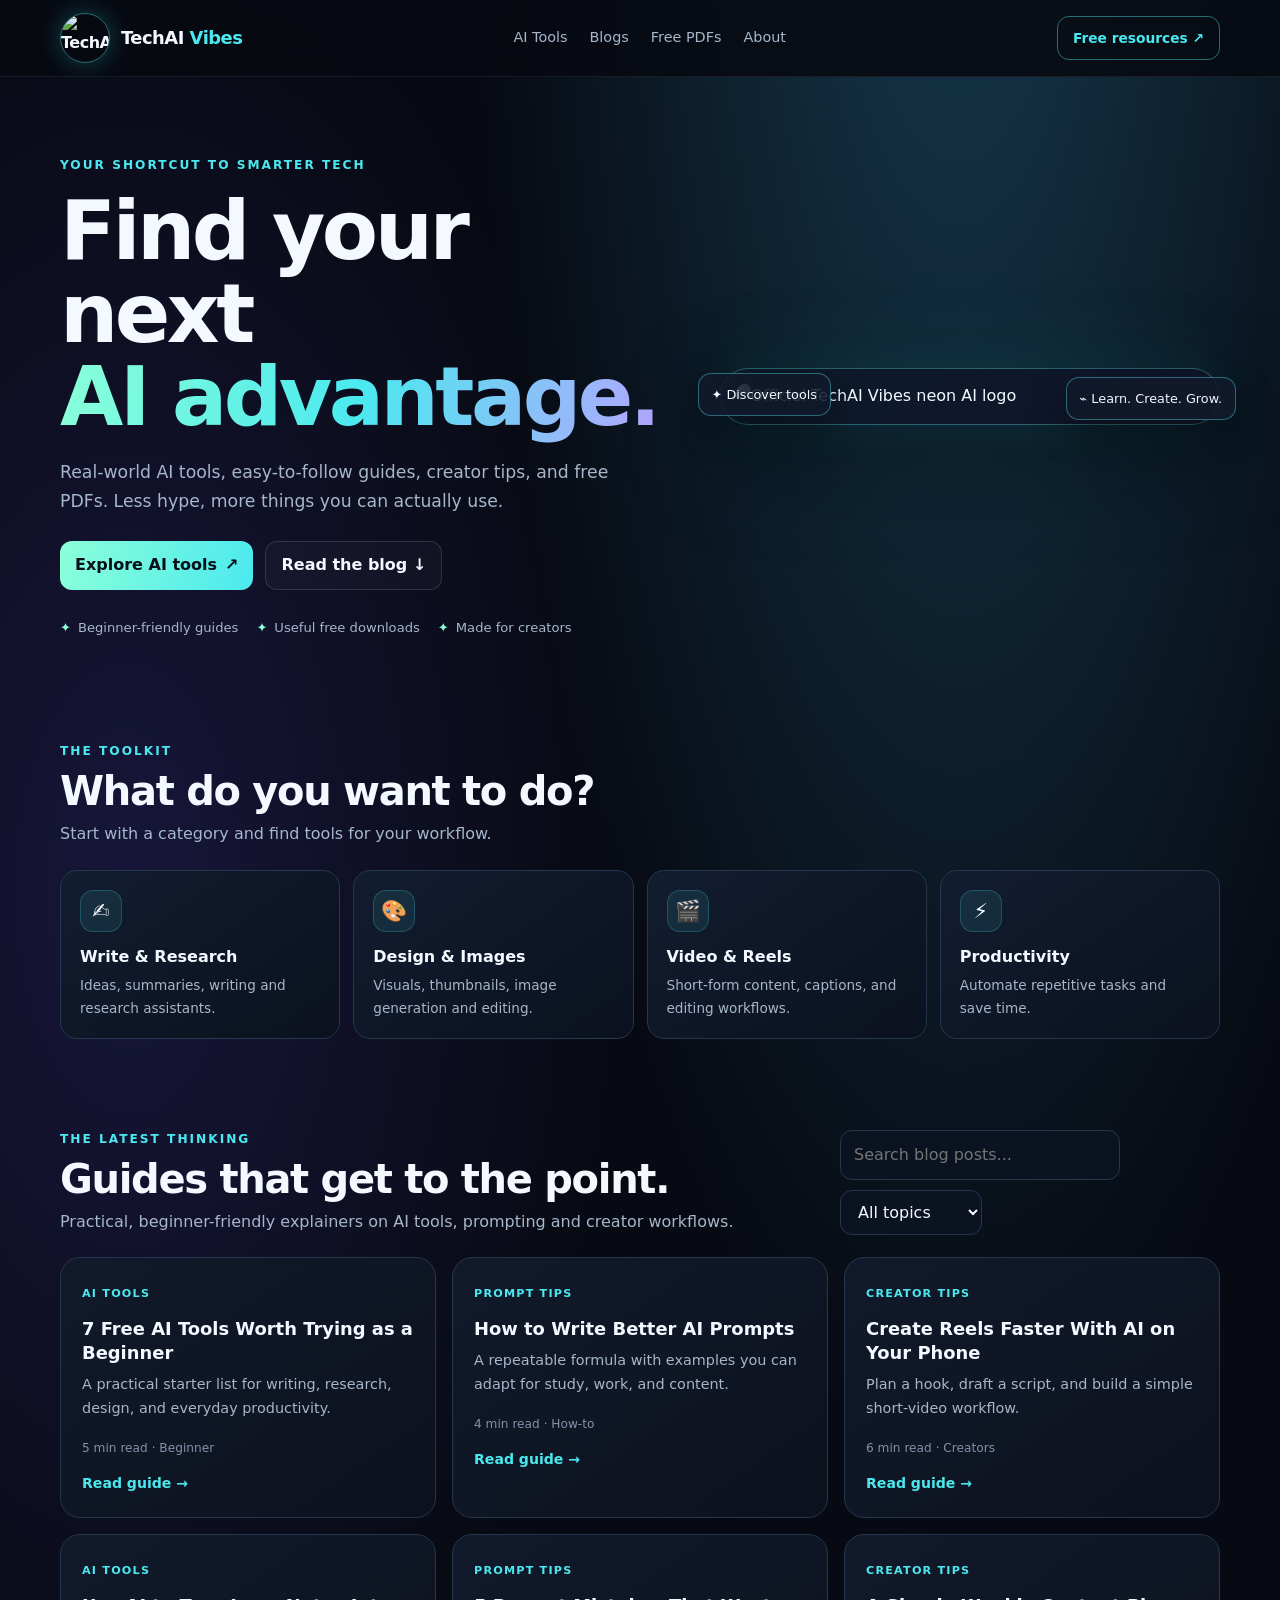
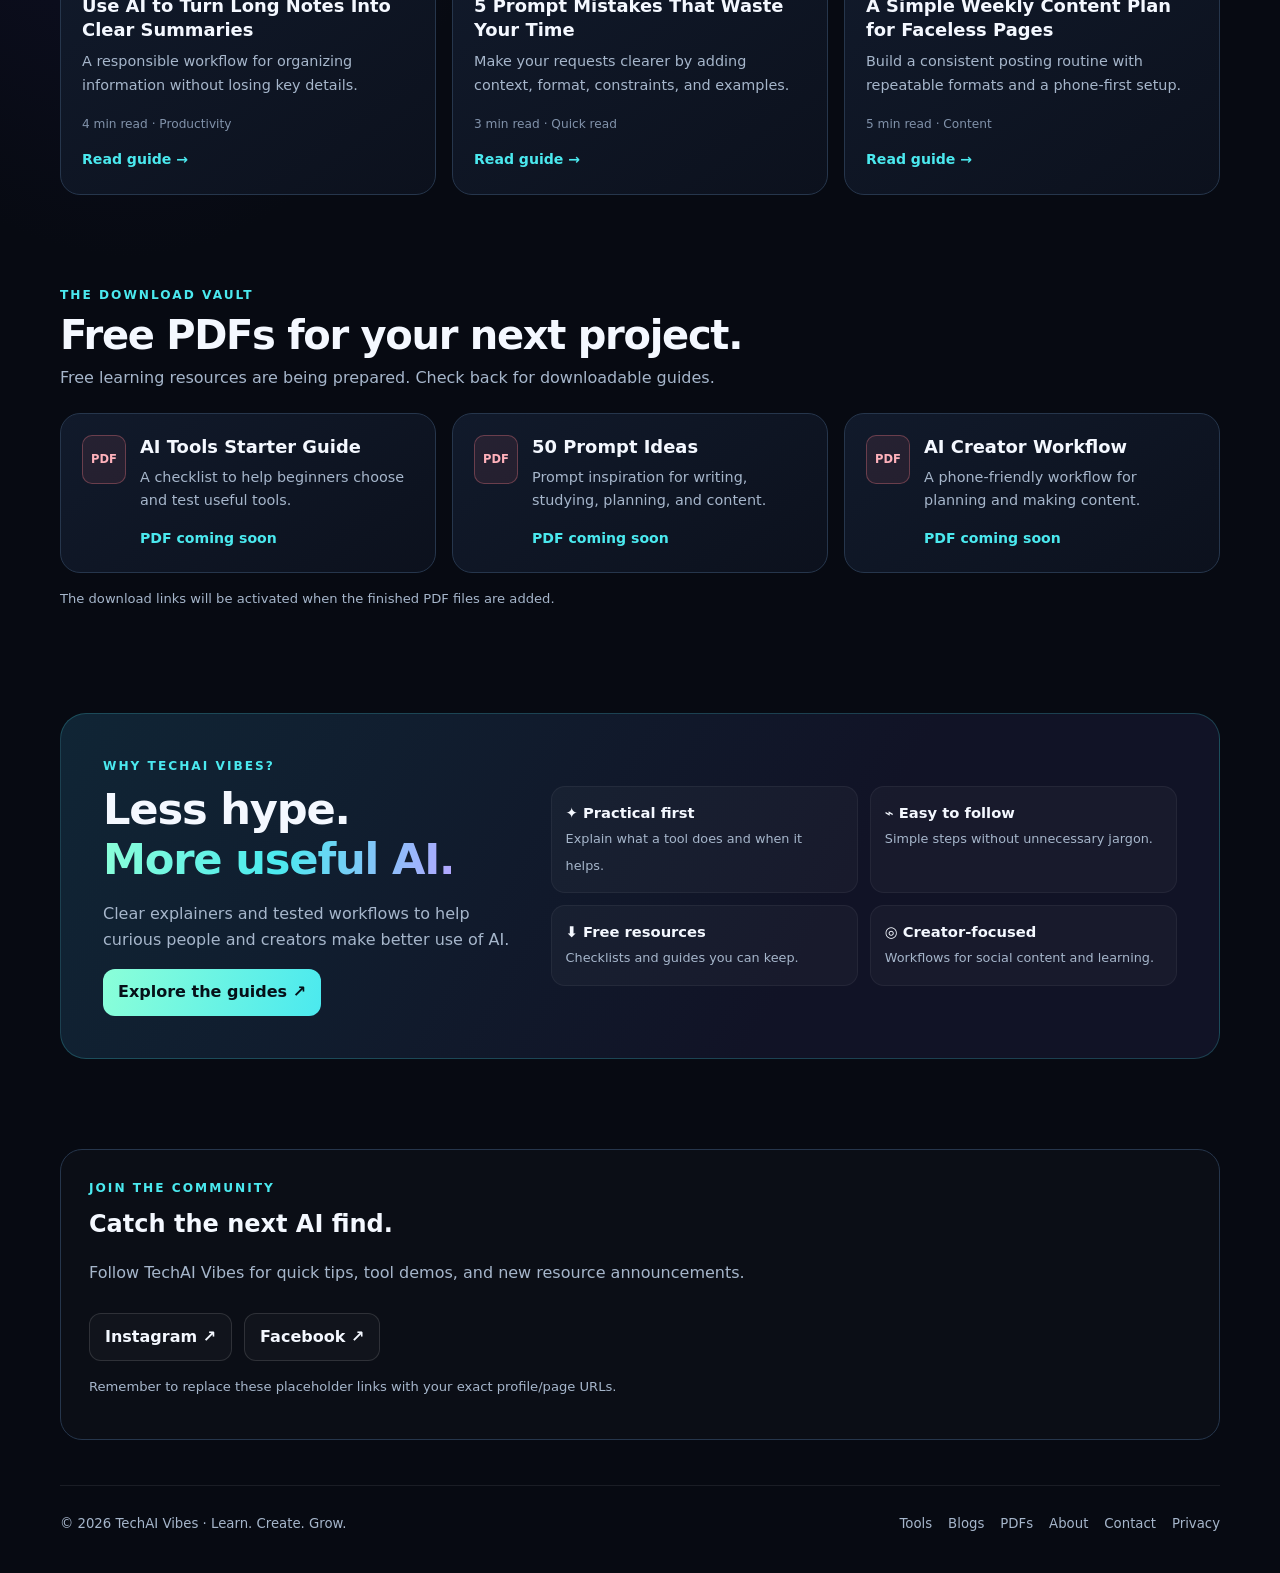
==== index.html @ 9fc2a462 "Add files via upload" ====
<!DOCTYPE html>
<html lang="en">
<head>
<meta charset="UTF-8">
<meta name="viewport" content="width=device-width, initial-scale=1">
<meta name="theme-color" content="#080b14">
<meta name="description" content="Explore practical AI tools, ChatGPT prompt guides, creator workflows and free AI learning resources from TechAI Vibes. Beginner-friendly, clear and useful.">
<meta name="robots" content="index,follow,max-image-preview:large,max-snippet:-1,max-video-preview:-1">
<meta name="author" content="TechAI Vibes">
<meta name="referrer" content="strict-origin-when-cross-origin">
<meta property="og:type" content="website">
<meta property="og:site_name" content="TechAI Vibes">
<meta property="og:title" content="TechAI Vibes | Practical AI Tools, Guides & Free Resources">
<meta property="og:description" content="Discover practical AI tools, better prompts, creator workflows and useful free resources.">
<meta property="og:image" content="assets/techai-vibes-logo.png">
<meta name="twitter:card" content="summary_large_image">
<meta name="twitter:title" content="TechAI Vibes | Practical AI Tools & Guides">
<meta name="twitter:description" content="Less AI hype, more useful tools, tutorials and creator workflows.">
<meta name="twitter:image" content="assets/techai-vibes-logo.png">
<title>TechAI Vibes | Practical AI Tools, Guides & Free Resources</title>
<link rel="alternate" type="application/rss+xml" title="TechAI Vibes Articles" href="feed.xml">
<script type="application/ld+json">
{
  "@context":"https://schema.org",
  "@graph":[
    {"@type":"Organization","@id":"https://YOUR-DOMAIN-HERE.example/#organization","name":"TechAI Vibes","url":"https://YOUR-DOMAIN-HERE.example/","logo":{"@type":"ImageObject","url":"https://YOUR-DOMAIN-HERE.example/assets/techai-vibes-logo.png"},"sameAs":[]},
    {"@type":"WebSite","@id":"https://YOUR-DOMAIN-HERE.example/#website","name":"TechAI Vibes","url":"https://YOUR-DOMAIN-HERE.example/","publisher":{"@id":"https://YOUR-DOMAIN-HERE.example/#organization"},"inLanguage":"en"},
    {"@type":"WebPage","@id":"https://YOUR-DOMAIN-HERE.example/#webpage","url":"https://YOUR-DOMAIN-HERE.example/","name":"TechAI Vibes | Practical AI Tools, Guides & Free Resources","description":"Explore practical AI tools, ChatGPT prompt guides, creator workflows and free AI learning resources from TechAI Vibes.","isPartOf":{"@id":"https://YOUR-DOMAIN-HERE.example/#website"},"about":{"@id":"https://YOUR-DOMAIN-HERE.example/#organization"},"inLanguage":"en"}
  ]
}
</script>
<link rel="icon" type="image/png" href="assets/techai-vibes-logo.png">
<style>
:root{--bg:#070a12;--panel:#0e1524;--panel2:#121d30;--line:#26364c;--text:#f4f8ff;--muted:#a6b6cb;--cyan:#4be9ef;--mint:#8bffd8;--violet:#a998ff;--radius:20px}
*{box-sizing:border-box}html{scroll-behavior:smooth;scroll-padding-top:85px}body{margin:0;background:radial-gradient(ellipse at 75% -10%,#163b50 0,transparent 36%),radial-gradient(ellipse at 10% 28%,#17163a 0,transparent 30%),var(--bg);color:var(--text);font-family:Inter,ui-sans-serif,system-ui,-apple-system,BlinkMacSystemFont,"Segoe UI",sans-serif;line-height:1.65}a{color:inherit;text-decoration:none}button,input,select{font:inherit}.wrap{width:min(1160px,92%);margin:auto}
header{position:sticky;top:0;z-index:20;background:#070a12df;backdrop-filter:blur(18px);border-bottom:1px solid #ffffff12}.nav{height:76px;display:flex;align-items:center;justify-content:space-between;gap:18px}.brand{display:flex;align-items:center;gap:11px;font-weight:850;letter-spacing:-.5px}.brand img{width:50px;height:50px;object-fit:cover;object-position:center;border-radius:50%;border:1px solid #54e9ed70;box-shadow:0 0 24px #37e3e844}.brand span{font-size:1.12rem}.brand em{font-style:normal;color:var(--cyan)}.navlinks{display:flex;gap:22px;color:var(--muted);font-size:.9rem}.navlinks a:hover,.footer a:hover{color:var(--cyan)}.navcta,.btn{border:1px solid #ffffff20;border-radius:12px;padding:10px 15px;font-weight:750;display:inline-flex;justify-content:center;align-items:center;gap:8px;cursor:pointer}.navcta{border-color:#4be9ef70;color:var(--cyan);font-size:.86rem}.btn.primary{background:linear-gradient(105deg,var(--mint),var(--cyan));color:#061018;border:0}.btn.secondary{background:#ffffff07}.btn:hover,.navcta:hover{transform:translateY(-2px)}
.hero{padding:78px 0 58px;display:grid;grid-template-columns:1.1fr .9fr;align-items:center;gap:48px}.eyebrow{color:var(--cyan);font-size:.76rem;letter-spacing:2px;text-transform:uppercase;font-weight:850}.hero h1{font-size:clamp(2.9rem,6.4vw,5.3rem);line-height:1.01;letter-spacing:-3.5px;margin:15px 0 20px}.gradient{background:linear-gradient(100deg,var(--mint),var(--cyan),#b4a5ff);background-clip:text;color:transparent}.hero p{font-size:1.08rem;color:var(--muted);max-width:590px}.actions{display:flex;flex-wrap:wrap;gap:12px;margin-top:26px}.proof{display:flex;gap:18px;flex-wrap:wrap;margin-top:27px;color:var(--muted);font-size:.82rem}.proof span:before{content:"✦";color:var(--mint);margin-right:7px}.hero-art{position:relative}.hero-art:before{content:"";position:absolute;inset:7% 2%;background:#38e8ef20;filter:blur(50px);border-radius:50%}.logo-frame{position:relative;border:1px solid #59e7e95c;background:linear-gradient(145deg,#0c1b2b,#11142a);border-radius:28px;padding:14px;box-shadow:0 30px 90px #0008,0 0 45px #36e7ef15;overflow:hidden}.logo-frame img{display:block;width:100%;border-radius:18px}.float-chip{position:absolute;background:#101a2bdf;border:1px solid #56e7ef65;border-radius:13px;padding:10px 13px;font-size:.8rem;box-shadow:0 12px 35px #0006}.chip-one{top:8%;left:-22px}.chip-two{bottom:8%;right:-16px}
section{padding:45px 0}.sectionhead{display:flex;justify-content:space-between;align-items:end;gap:20px;margin-bottom:22px}.sectionhead h2{font-size:clamp(1.8rem,4vw,2.5rem);line-height:1.15;letter-spacing:-1.3px;margin:7px 0}.sectionhead p{color:var(--muted);margin:0}.tools-row{display:grid;grid-template-columns:repeat(4,1fr);gap:13px}.tool{padding:19px;border-radius:17px;border:1px solid var(--line);background:linear-gradient(145deg,#121d30,#0b111e);min-height:150px}.tool-icon{width:42px;height:42px;border-radius:13px;display:grid;place-items:center;background:#4be9ef17;border:1px solid #4be9ef35;font-size:1.3rem}.tool h3{margin:12px 0 4px;font-size:1rem}.tool p{margin:0;color:var(--muted);font-size:.85rem}.toolbar{display:flex;gap:10px;flex-wrap:wrap;align-items:center}.search,.filter{background:#0b1220;border:1px solid var(--line);color:var(--text);padding:11px 13px;border-radius:12px;outline:none}.search{width:min(280px,100%)}.search:focus,.filter:focus{border-color:var(--cyan)}.grid{display:grid;grid-template-columns:repeat(3,1fr);gap:16px}.card{background:linear-gradient(145deg,#111a2b,#0c111d);border:1px solid var(--line);border-radius:var(--radius);padding:21px;transition:transform .2s,border-color .2s}.card:hover{transform:translateY(-4px);border-color:#4be9ef75}.tag{font-size:.7rem;font-weight:850;color:var(--cyan);letter-spacing:1.2px;text-transform:uppercase}.card h3{font-size:1.12rem;line-height:1.35;margin:11px 0 8px}.card p{font-size:.9rem;color:var(--muted);margin:0}.meta{font-size:.76rem;color:#8192aa;margin-top:17px}.read{display:inline-block;margin-top:14px;color:var(--cyan);font-size:.88rem;font-weight:800}.empty{display:none;padding:22px;color:var(--muted)}.pdficon{flex:0 0 44px;height:49px;border-radius:10px;display:grid;place-items:center;background:#ff7e8a17;border:1px solid #ff7e8a50;color:#ffb1bb;font-size:.72rem;font-weight:900}.pdfcard{display:flex;gap:14px}.pdfcard h3{margin:0 0 6px}.pdfcard p{margin:0}.notice{font-size:.82rem;color:var(--muted);margin-top:15px}.feature{display:grid;grid-template-columns:.8fr 1.2fr;gap:30px;align-items:center;padding:clamp(23px,5vw,42px);border:1px solid #4be9ef35;border-radius:26px;background:linear-gradient(120deg,#102535,#111326 65%)}.feature h2{font-size:clamp(1.8rem,4vw,2.7rem);line-height:1.15;letter-spacing:-1.2px;margin:9px 0}.feature p{color:var(--muted)}.feature-list{display:grid;grid-template-columns:1fr 1fr;gap:12px}.feature-item{padding:14px;border-radius:14px;background:#ffffff08;border:1px solid #ffffff0d}.feature-item strong{display:block;font-size:.92rem}.feature-item span{font-size:.8rem;color:var(--muted)}.socialbox{padding:28px;border:1px solid var(--line);border-radius:22px;background:#ffffff04}.socialbox p{color:var(--muted)}.footer{border-top:1px solid #ffffff14;padding:27px 0 38px;display:flex;justify-content:space-between;gap:18px;flex-wrap:wrap;color:var(--muted);font-size:.83rem}.footerlinks{display:flex;gap:16px}
.skip-link{position:absolute;left:-9999px;top:8px;background:var(--mint);color:#061018;padding:10px 14px;border-radius:8px;z-index:100}.skip-link:focus{left:10px}.read:focus,a:focus-visible,button:focus-visible,input:focus-visible,select:focus-visible{outline:3px solid var(--mint);outline-offset:3px} @media(prefers-reduced-motion:reduce){html{scroll-behavior:auto}*,*::before,*::after{transition:none!important;animation:none!important}}
@media(max-width:850px){.hero{grid-template-columns:1fr;gap:35px;padding-top:52px}.hero-art{max-width:590px;margin:auto;width:100%}.tools-row{grid-template-columns:repeat(2,1fr)}.grid{grid-template-columns:repeat(2,1fr)}.feature{grid-template-columns:1fr}.navlinks{gap:13px}.chip-one{left:-7px}.chip-two{right:-5px}}
@media(max-width:560px){.nav{height:68px}.brand img{width:42px;height:42px}.brand span{font-size:1rem}.navlinks{display:none}.navcta{padding:9px 10px}.hero h1{letter-spacing:-2.2px}.hero{padding:43px 0 30px}.tools-row,.grid{grid-template-columns:1fr}.sectionhead{align-items:start;flex-direction:column}.toolbar{width:100%}.search{width:100%}.feature-list{grid-template-columns:1fr 1fr}.float-chip{font-size:.7rem}.footer{flex-direction:column}}
</style>
</head>
<body>
<a class="skip-link" href="#main-content">Skip to content</a>
<header><div class="wrap nav">
<a class="brand" href="#main-content"><img src="assets/techai-vibes-logo.png" alt="TechAI Vibes logo"><span>TechAI <em>Vibes</em></span></a>
<nav class="navlinks" aria-label="Main navigation"><a href="#tools">AI Tools</a><a href="#blogs">Blogs</a><a href="#pdfs">Free PDFs</a><a href="#about">About</a></nav>
<a class="navcta" href="#pdfs">Free resources ↗</a>
</div></header>
<main id="main-content">
<div class="wrap hero">
<div><div class="eyebrow">Your shortcut to smarter tech</div><h1>Find your next<br><span class="gradient">AI advantage.</span></h1>
<p>Real-world AI tools, easy-to-follow guides, creator tips, and free PDFs. Less hype, more things you can actually use.</p>
<div class="actions"><a class="btn primary" href="#tools">Explore AI tools <span>↗</span></a><a class="btn secondary" href="#blogs">Read the blog ↓</a></div>
<div class="proof"><span>Beginner-friendly guides</span><span>Useful free downloads</span><span>Made for creators</span></div></div>
<div class="hero-art"><div class="logo-frame"><img src="assets/techai-vibes-logo.png" alt="Official TechAI Vibes neon AI logo"></div><div class="float-chip chip-one">✦ Discover tools</div><div class="float-chip chip-two">⌁ Learn. Create. Grow.</div></div>
</div>
<section class="wrap" id="tools"><div class="sectionhead"><div><div class="eyebrow">The toolkit</div><h2>What do you want to do?</h2><p>Start with a category and find tools for your workflow.</p></div></div>
<div class="tools-row">
<a class="tool" href="#blogs"><div class="tool-icon">✍️</div><h3>Write & Research</h3><p>Ideas, summaries, writing and research assistants.</p></a>
<a class="tool" href="#blogs"><div class="tool-icon">🎨</div><h3>Design & Images</h3><p>Visuals, thumbnails, image generation and editing.</p></a>
<a class="tool" href="#blogs"><div class="tool-icon">🎬</div><h3>Video & Reels</h3><p>Short-form content, captions, and editing workflows.</p></a>
<a class="tool" href="#blogs"><div class="tool-icon">⚡</div><h3>Productivity</h3><p>Automate repetitive tasks and save time.</p></a>
</div></section>
<section class="wrap" id="blogs"><div class="sectionhead"><div><div class="eyebrow">The latest thinking</div><h2>Guides that get to the point.</h2><p>Practical, beginner-friendly explainers on AI tools, prompting and creator workflows.</p></div><div class="toolbar"><input class="search" id="search" placeholder="Search blog posts..." aria-label="Search blog posts"><select class="filter" id="category" aria-label="Filter blog category"><option value="all">All topics</option><option value="tools">AI tools</option><option value="prompts">Prompt tips</option><option value="creator">Creator tips</option></select></div></div>
<div class="grid" id="blogGrid">
<article class="card blog" data-category="tools" data-search="free ai tools beginners productivity"><span class="tag">AI tools</span><h3>7 Free AI Tools Worth Trying as a Beginner</h3><p>A practical starter list for writing, research, design, and everyday productivity.</p><div class="meta">5 min read · Beginner</div><a class="read" href="blog/free-ai-tools-for-beginners/">Read guide →</a></article>
<article class="card blog" data-category="prompts" data-search="prompt engineering better results chatgpt"><span class="tag">Prompt tips</span><h3>How to Write Better AI Prompts</h3><p>A repeatable formula with examples you can adapt for study, work, and content.</p><div class="meta">4 min read · How-to</div><a class="read" href="blog/how-to-write-better-ai-prompts/">Read guide →</a></article>
<article class="card blog" data-category="creator" data-search="instagram reels content creator phone video"><span class="tag">Creator tips</span><h3>Create Reels Faster With AI on Your Phone</h3><p>Plan a hook, draft a script, and build a simple short-video workflow.</p><div class="meta">6 min read · Creators</div><a class="read" href="blog/create-reels-faster-with-ai/">Read guide →</a></article>
<article class="card blog" data-category="tools" data-search="ai research study notes summarize"><span class="tag">AI tools</span><h3>Use AI to Turn Long Notes Into Clear Summaries</h3><p>A responsible workflow for organizing information without losing key details.</p><div class="meta">4 min read · Productivity</div><a class="read" href="blog/summarize-notes-with-ai/">Read guide →</a></article>
<article class="card blog" data-category="prompts" data-search="prompt mistakes output accuracy instructions"><span class="tag">Prompt tips</span><h3>5 Prompt Mistakes That Waste Your Time</h3><p>Make your requests clearer by adding context, format, constraints, and examples.</p><div class="meta">3 min read · Quick read</div><a class="read" href="blog/ai-prompt-mistakes-to-avoid/">Read guide →</a></article>
<article class="card blog" data-category="creator" data-search="faceless content creator calendar ideas"><span class="tag">Creator tips</span><h3>A Simple Weekly Content Plan for Faceless Pages</h3><p>Build a consistent posting routine with repeatable formats and a phone-first setup.</p><div class="meta">5 min read · Content</div><a class="read" href="blog/weekly-content-plan-for-faceless-creators/">Read guide →</a></article>
</div><div class="empty" id="empty">No posts match those filters. Try another search.</div></section>
<section class="wrap" id="pdfs"><div class="sectionhead"><div><div class="eyebrow">The download vault</div><h2>Free PDFs for your next project.</h2><p>Free learning resources are being prepared. Check back for downloadable guides.</p></div></div>
<div class="grid">
<article class="card pdfcard"><div class="pdficon">PDF</div><div><h3>AI Tools Starter Guide</h3><p>A checklist to help beginners choose and test useful tools.</p><span class="read">PDF coming soon</span></div></article>
<article class="card pdfcard"><div class="pdficon">PDF</div><div><h3>50 Prompt Ideas</h3><p>Prompt inspiration for writing, studying, planning, and content.</p><span class="read">PDF coming soon</span></div></article>
<article class="card pdfcard"><div class="pdficon">PDF</div><div><h3>AI Creator Workflow</h3><p>A phone-friendly workflow for planning and making content.</p><span class="read">PDF coming soon</span></div></article>
</div><p class="notice">The download links will be activated when the finished PDF files are added.</p></section>
<section class="wrap" id="about"><div class="feature"><div><div class="eyebrow">Why TechAI Vibes?</div><h2>Less hype.<br><span class="gradient">More useful AI.</span></h2><p>Clear explainers and tested workflows to help curious people and creators make better use of AI.</p><a class="btn primary" href="#blogs">Explore the guides ↗</a></div><div class="feature-list"><div class="feature-item"><strong>✦ Practical first</strong><span>Explain what a tool does and when it helps.</span></div><div class="feature-item"><strong>⌁ Easy to follow</strong><span>Simple steps without unnecessary jargon.</span></div><div class="feature-item"><strong>⬇ Free resources</strong><span>Checklists and guides you can keep.</span></div><div class="feature-item"><strong>◎ Creator-focused</strong><span>Workflows for social content and learning.</span></div></div></div></section>
<section class="wrap" id="social"><div class="socialbox"><div class="eyebrow">Join the community</div><h2 style="margin:7px 0">Catch the next AI find.</h2><p>Follow TechAI Vibes for quick tips, tool demos, and new resource announcements.</p><div class="actions"><a class="btn secondary" href="https://www.instagram.com/" target="_blank" rel="noopener">Instagram ↗</a><a class="btn secondary" href="https://www.facebook.com/" target="_blank" rel="noopener">Facebook ↗</a></div><p class="notice">Remember to replace these placeholder links with your exact profile/page URLs.</p></div></section>
</main>
<footer class="wrap footer"><span>© <span id="year"></span> TechAI Vibes · Learn. Create. Grow.</span><div class="footerlinks"><a href="#tools">Tools</a><a href="#blogs">Blogs</a><a href="#pdfs">PDFs</a><a href="about.html">About</a><a href="contact.html">Contact</a><a href="privacy.html">Privacy</a></div></footer>
<script>
document.getElementById('year').textContent=new Date().getFullYear();
const search=document.getElementById('search'),category=document.getElementById('category'),cards=[...document.querySelectorAll('.blog')],empty=document.getElementById('empty');
function filterPosts(){const q=search.value.toLowerCase().trim(),cat=category.value;let count=0;cards.forEach(card=>{const matchesText=(card.innerText+' '+card.dataset.search).toLowerCase().includes(q),matchesCategory=cat==='all'||card.dataset.category===cat,show=matchesText&&matchesCategory;card.style.display=show?'':'none';if(show)count++});empty.style.display=count?'none':'block'}
search.addEventListener('input',filterPosts);category.addEventListener('change',filterPosts);
</script>
</body>
</html>
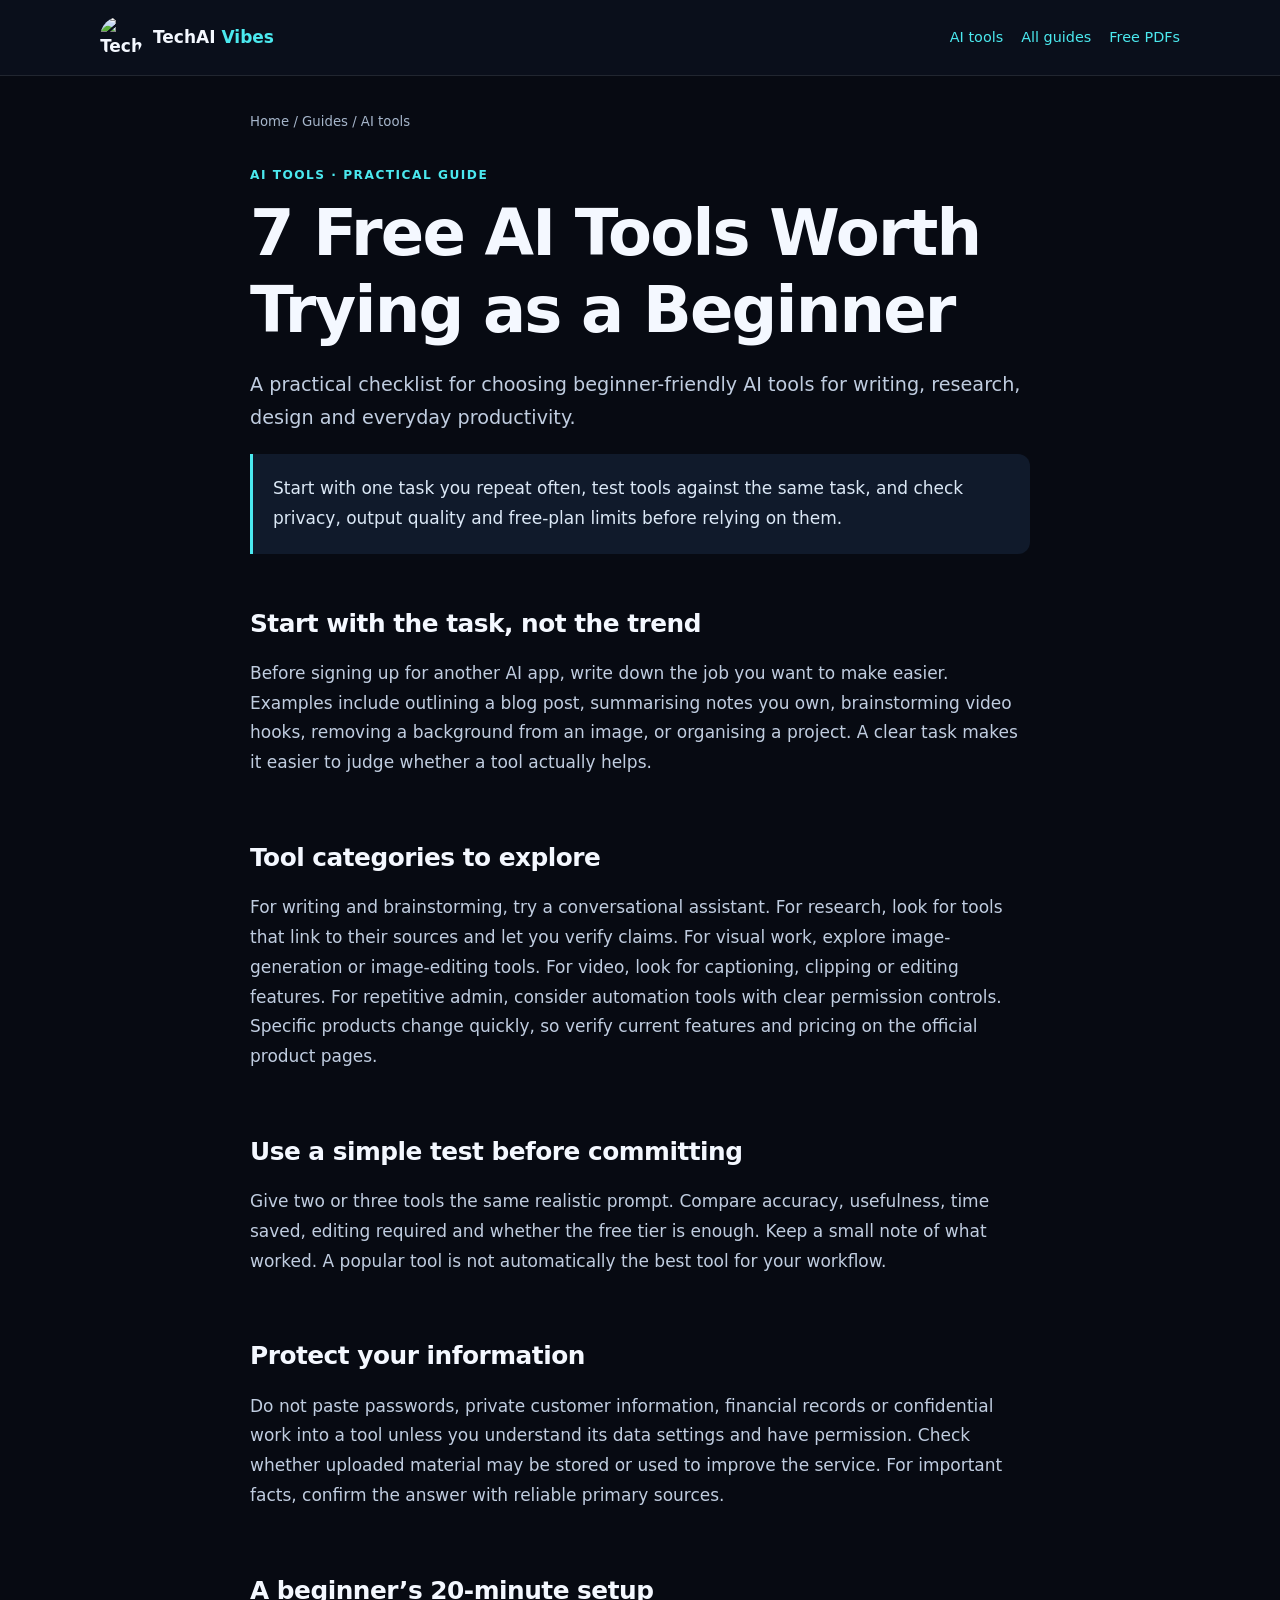
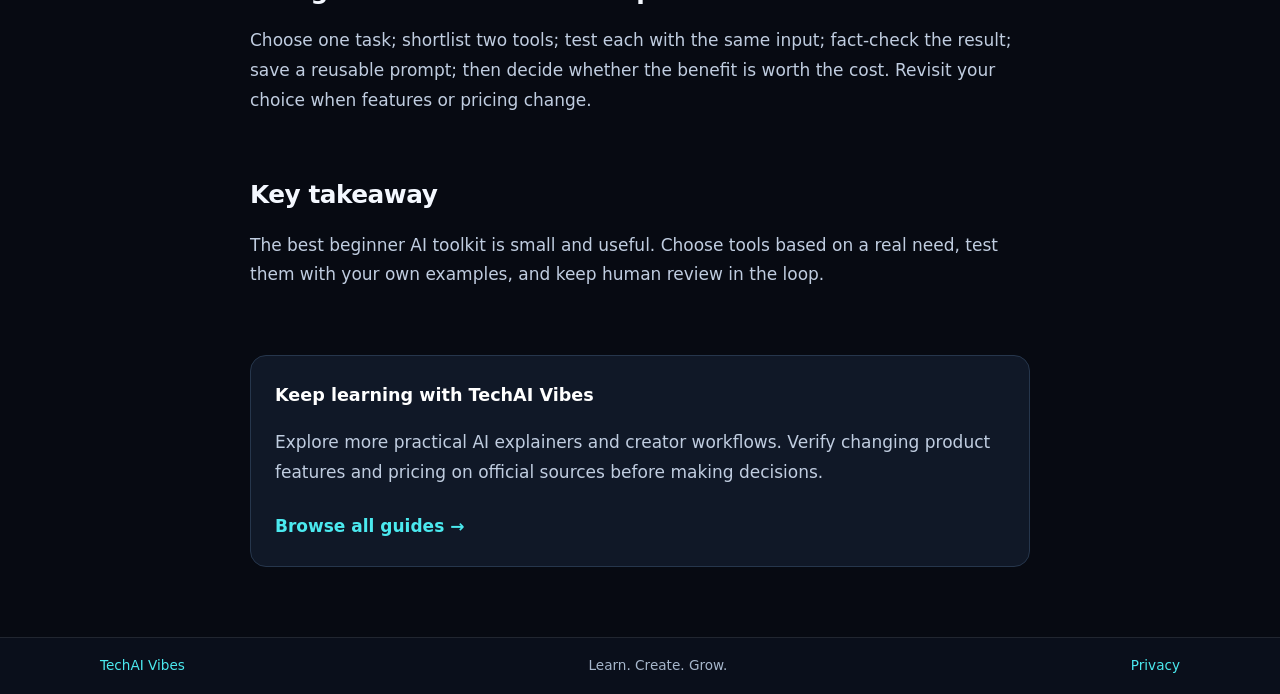
==== commit 4bee9b1f: "Add files via upload" ====
--- a/index.html
+++ b/index.html
@@ -1,92 +1,8 @@
-<!DOCTYPE html>
-<html lang="en">
-<head>
-<meta charset="UTF-8">
-<meta name="viewport" content="width=device-width, initial-scale=1">
-<meta name="theme-color" content="#080b14">
-<meta name="description" content="Explore practical AI tools, ChatGPT prompt guides, creator workflows and free AI learning resources from TechAI Vibes. Beginner-friendly, clear and useful.">
-<meta name="robots" content="index,follow,max-image-preview:large,max-snippet:-1,max-video-preview:-1">
-<meta name="author" content="TechAI Vibes">
-<meta name="referrer" content="strict-origin-when-cross-origin">
-<meta property="og:type" content="website">
-<meta property="og:site_name" content="TechAI Vibes">
-<meta property="og:title" content="TechAI Vibes | Practical AI Tools, Guides & Free Resources">
-<meta property="og:description" content="Discover practical AI tools, better prompts, creator workflows and useful free resources.">
-<meta property="og:image" content="assets/techai-vibes-logo.png">
-<meta name="twitter:card" content="summary_large_image">
-<meta name="twitter:title" content="TechAI Vibes | Practical AI Tools & Guides">
-<meta name="twitter:description" content="Less AI hype, more useful tools, tutorials and creator workflows.">
-<meta name="twitter:image" content="assets/techai-vibes-logo.png">
-<title>TechAI Vibes | Practical AI Tools, Guides & Free Resources</title>
-<link rel="alternate" type="application/rss+xml" title="TechAI Vibes Articles" href="feed.xml">
-<script type="application/ld+json">
-{
-  "@context":"https://schema.org",
-  "@graph":[
-    {"@type":"Organization","@id":"https://YOUR-DOMAIN-HERE.example/#organization","name":"TechAI Vibes","url":"https://YOUR-DOMAIN-HERE.example/","logo":{"@type":"ImageObject","url":"https://YOUR-DOMAIN-HERE.example/assets/techai-vibes-logo.png"},"sameAs":[]},
-    {"@type":"WebSite","@id":"https://YOUR-DOMAIN-HERE.example/#website","name":"TechAI Vibes","url":"https://YOUR-DOMAIN-HERE.example/","publisher":{"@id":"https://YOUR-DOMAIN-HERE.example/#organization"},"inLanguage":"en"},
-    {"@type":"WebPage","@id":"https://YOUR-DOMAIN-HERE.example/#webpage","url":"https://YOUR-DOMAIN-HERE.example/","name":"TechAI Vibes | Practical AI Tools, Guides & Free Resources","description":"Explore practical AI tools, ChatGPT prompt guides, creator workflows and free AI learning resources from TechAI Vibes.","isPartOf":{"@id":"https://YOUR-DOMAIN-HERE.example/#website"},"about":{"@id":"https://YOUR-DOMAIN-HERE.example/#organization"},"inLanguage":"en"}
-  ]
-}
-</script>
-<link rel="icon" type="image/png" href="assets/techai-vibes-logo.png">
-<style>
-:root{--bg:#070a12;--panel:#0e1524;--panel2:#121d30;--line:#26364c;--text:#f4f8ff;--muted:#a6b6cb;--cyan:#4be9ef;--mint:#8bffd8;--violet:#a998ff;--radius:20px}
-*{box-sizing:border-box}html{scroll-behavior:smooth;scroll-padding-top:85px}body{margin:0;background:radial-gradient(ellipse at 75% -10%,#163b50 0,transparent 36%),radial-gradient(ellipse at 10% 28%,#17163a 0,transparent 30%),var(--bg);color:var(--text);font-family:Inter,ui-sans-serif,system-ui,-apple-system,BlinkMacSystemFont,"Segoe UI",sans-serif;line-height:1.65}a{color:inherit;text-decoration:none}button,input,select{font:inherit}.wrap{width:min(1160px,92%);margin:auto}
-header{position:sticky;top:0;z-index:20;background:#070a12df;backdrop-filter:blur(18px);border-bottom:1px solid #ffffff12}.nav{height:76px;display:flex;align-items:center;justify-content:space-between;gap:18px}.brand{display:flex;align-items:center;gap:11px;font-weight:850;letter-spacing:-.5px}.brand img{width:50px;height:50px;object-fit:cover;object-position:center;border-radius:50%;border:1px solid #54e9ed70;box-shadow:0 0 24px #37e3e844}.brand span{font-size:1.12rem}.brand em{font-style:normal;color:var(--cyan)}.navlinks{display:flex;gap:22px;color:var(--muted);font-size:.9rem}.navlinks a:hover,.footer a:hover{color:var(--cyan)}.navcta,.btn{border:1px solid #ffffff20;border-radius:12px;padding:10px 15px;font-weight:750;display:inline-flex;justify-content:center;align-items:center;gap:8px;cursor:pointer}.navcta{border-color:#4be9ef70;color:var(--cyan);font-size:.86rem}.btn.primary{background:linear-gradient(105deg,var(--mint),var(--cyan));color:#061018;border:0}.btn.secondary{background:#ffffff07}.btn:hover,.navcta:hover{transform:translateY(-2px)}
-.hero{padding:78px 0 58px;display:grid;grid-template-columns:1.1fr .9fr;align-items:center;gap:48px}.eyebrow{color:var(--cyan);font-size:.76rem;letter-spacing:2px;text-transform:uppercase;font-weight:850}.hero h1{font-size:clamp(2.9rem,6.4vw,5.3rem);line-height:1.01;letter-spacing:-3.5px;margin:15px 0 20px}.gradient{background:linear-gradient(100deg,var(--mint),var(--cyan),#b4a5ff);background-clip:text;color:transparent}.hero p{font-size:1.08rem;color:var(--muted);max-width:590px}.actions{display:flex;flex-wrap:wrap;gap:12px;margin-top:26px}.proof{display:flex;gap:18px;flex-wrap:wrap;margin-top:27px;color:var(--muted);font-size:.82rem}.proof span:before{content:"✦";color:var(--mint);margin-right:7px}.hero-art{position:relative}.hero-art:before{content:"";position:absolute;inset:7% 2%;background:#38e8ef20;filter:blur(50px);border-radius:50%}.logo-frame{position:relative;border:1px solid #59e7e95c;background:linear-gradient(145deg,#0c1b2b,#11142a);border-radius:28px;padding:14px;box-shadow:0 30px 90px #0008,0 0 45px #36e7ef15;overflow:hidden}.logo-frame img{display:block;width:100%;border-radius:18px}.float-chip{position:absolute;background:#101a2bdf;border:1px solid #56e7ef65;border-radius:13px;padding:10px 13px;font-size:.8rem;box-shadow:0 12px 35px #0006}.chip-one{top:8%;left:-22px}.chip-two{bottom:8%;right:-16px}
-section{padding:45px 0}.sectionhead{display:flex;justify-content:space-between;align-items:end;gap:20px;margin-bottom:22px}.sectionhead h2{font-size:clamp(1.8rem,4vw,2.5rem);line-height:1.15;letter-spacing:-1.3px;margin:7px 0}.sectionhead p{color:var(--muted);margin:0}.tools-row{display:grid;grid-template-columns:repeat(4,1fr);gap:13px}.tool{padding:19px;border-radius:17px;border:1px solid var(--line);background:linear-gradient(145deg,#121d30,#0b111e);min-height:150px}.tool-icon{width:42px;height:42px;border-radius:13px;display:grid;place-items:center;background:#4be9ef17;border:1px solid #4be9ef35;font-size:1.3rem}.tool h3{margin:12px 0 4px;font-size:1rem}.tool p{margin:0;color:var(--muted);font-size:.85rem}.toolbar{display:flex;gap:10px;flex-wrap:wrap;align-items:center}.search,.filter{background:#0b1220;border:1px solid var(--line);color:var(--text);padding:11px 13px;border-radius:12px;outline:none}.search{width:min(280px,100%)}.search:focus,.filter:focus{border-color:var(--cyan)}.grid{display:grid;grid-template-columns:repeat(3,1fr);gap:16px}.card{background:linear-gradient(145deg,#111a2b,#0c111d);border:1px solid var(--line);border-radius:var(--radius);padding:21px;transition:transform .2s,border-color .2s}.card:hover{transform:translateY(-4px);border-color:#4be9ef75}.tag{font-size:.7rem;font-weight:850;color:var(--cyan);letter-spacing:1.2px;text-transform:uppercase}.card h3{font-size:1.12rem;line-height:1.35;margin:11px 0 8px}.card p{font-size:.9rem;color:var(--muted);margin:0}.meta{font-size:.76rem;color:#8192aa;margin-top:17px}.read{display:inline-block;margin-top:14px;color:var(--cyan);font-size:.88rem;font-weight:800}.empty{display:none;padding:22px;color:var(--muted)}.pdficon{flex:0 0 44px;height:49px;border-radius:10px;display:grid;place-items:center;background:#ff7e8a17;border:1px solid #ff7e8a50;color:#ffb1bb;font-size:.72rem;font-weight:900}.pdfcard{display:flex;gap:14px}.pdfcard h3{margin:0 0 6px}.pdfcard p{margin:0}.notice{font-size:.82rem;color:var(--muted);margin-top:15px}.feature{display:grid;grid-template-columns:.8fr 1.2fr;gap:30px;align-items:center;padding:clamp(23px,5vw,42px);border:1px solid #4be9ef35;border-radius:26px;background:linear-gradient(120deg,#102535,#111326 65%)}.feature h2{font-size:clamp(1.8rem,4vw,2.7rem);line-height:1.15;letter-spacing:-1.2px;margin:9px 0}.feature p{color:var(--muted)}.feature-list{display:grid;grid-template-columns:1fr 1fr;gap:12px}.feature-item{padding:14px;border-radius:14px;background:#ffffff08;border:1px solid #ffffff0d}.feature-item strong{display:block;font-size:.92rem}.feature-item span{font-size:.8rem;color:var(--muted)}.socialbox{padding:28px;border:1px solid var(--line);border-radius:22px;background:#ffffff04}.socialbox p{color:var(--muted)}.footer{border-top:1px solid #ffffff14;padding:27px 0 38px;display:flex;justify-content:space-between;gap:18px;flex-wrap:wrap;color:var(--muted);font-size:.83rem}.footerlinks{display:flex;gap:16px}
-.skip-link{position:absolute;left:-9999px;top:8px;background:var(--mint);color:#061018;padding:10px 14px;border-radius:8px;z-index:100}.skip-link:focus{left:10px}.read:focus,a:focus-visible,button:focus-visible,input:focus-visible,select:focus-visible{outline:3px solid var(--mint);outline-offset:3px} @media(prefers-reduced-motion:reduce){html{scroll-behavior:auto}*,*::before,*::after{transition:none!important;animation:none!important}}
-@media(max-width:850px){.hero{grid-template-columns:1fr;gap:35px;padding-top:52px}.hero-art{max-width:590px;margin:auto;width:100%}.tools-row{grid-template-columns:repeat(2,1fr)}.grid{grid-template-columns:repeat(2,1fr)}.feature{grid-template-columns:1fr}.navlinks{gap:13px}.chip-one{left:-7px}.chip-two{right:-5px}}
-@media(max-width:560px){.nav{height:68px}.brand img{width:42px;height:42px}.brand span{font-size:1rem}.navlinks{display:none}.navcta{padding:9px 10px}.hero h1{letter-spacing:-2.2px}.hero{padding:43px 0 30px}.tools-row,.grid{grid-template-columns:1fr}.sectionhead{align-items:start;flex-direction:column}.toolbar{width:100%}.search{width:100%}.feature-list{grid-template-columns:1fr 1fr}.float-chip{font-size:.7rem}.footer{flex-direction:column}}
-</style>
-</head>
-<body>
-<a class="skip-link" href="#main-content">Skip to content</a>
-<header><div class="wrap nav">
-<a class="brand" href="#main-content"><img src="assets/techai-vibes-logo.png" alt="TechAI Vibes logo"><span>TechAI <em>Vibes</em></span></a>
-<nav class="navlinks" aria-label="Main navigation"><a href="#tools">AI Tools</a><a href="#blogs">Blogs</a><a href="#pdfs">Free PDFs</a><a href="#about">About</a></nav>
-<a class="navcta" href="#pdfs">Free resources ↗</a>
-</div></header>
-<main id="main-content">
-<div class="wrap hero">
-<div><div class="eyebrow">Your shortcut to smarter tech</div><h1>Find your next<br><span class="gradient">AI advantage.</span></h1>
-<p>Real-world AI tools, easy-to-follow guides, creator tips, and free PDFs. Less hype, more things you can actually use.</p>
-<div class="actions"><a class="btn primary" href="#tools">Explore AI tools <span>↗</span></a><a class="btn secondary" href="#blogs">Read the blog ↓</a></div>
-<div class="proof"><span>Beginner-friendly guides</span><span>Useful free downloads</span><span>Made for creators</span></div></div>
-<div class="hero-art"><div class="logo-frame"><img src="assets/techai-vibes-logo.png" alt="Official TechAI Vibes neon AI logo"></div><div class="float-chip chip-one">✦ Discover tools</div><div class="float-chip chip-two">⌁ Learn. Create. Grow.</div></div>
-</div>
-<section class="wrap" id="tools"><div class="sectionhead"><div><div class="eyebrow">The toolkit</div><h2>What do you want to do?</h2><p>Start with a category and find tools for your workflow.</p></div></div>
-<div class="tools-row">
-<a class="tool" href="#blogs"><div class="tool-icon">✍️</div><h3>Write & Research</h3><p>Ideas, summaries, writing and research assistants.</p></a>
-<a class="tool" href="#blogs"><div class="tool-icon">🎨</div><h3>Design & Images</h3><p>Visuals, thumbnails, image generation and editing.</p></a>
-<a class="tool" href="#blogs"><div class="tool-icon">🎬</div><h3>Video & Reels</h3><p>Short-form content, captions, and editing workflows.</p></a>
-<a class="tool" href="#blogs"><div class="tool-icon">⚡</div><h3>Productivity</h3><p>Automate repetitive tasks and save time.</p></a>
-</div></section>
-<section class="wrap" id="blogs"><div class="sectionhead"><div><div class="eyebrow">The latest thinking</div><h2>Guides that get to the point.</h2><p>Practical, beginner-friendly explainers on AI tools, prompting and creator workflows.</p></div><div class="toolbar"><input class="search" id="search" placeholder="Search blog posts..." aria-label="Search blog posts"><select class="filter" id="category" aria-label="Filter blog category"><option value="all">All topics</option><option value="tools">AI tools</option><option value="prompts">Prompt tips</option><option value="creator">Creator tips</option></select></div></div>
-<div class="grid" id="blogGrid">
-<article class="card blog" data-category="tools" data-search="free ai tools beginners productivity"><span class="tag">AI tools</span><h3>7 Free AI Tools Worth Trying as a Beginner</h3><p>A practical starter list for writing, research, design, and everyday productivity.</p><div class="meta">5 min read · Beginner</div><a class="read" href="blog/free-ai-tools-for-beginners/">Read guide →</a></article>
-<article class="card blog" data-category="prompts" data-search="prompt engineering better results chatgpt"><span class="tag">Prompt tips</span><h3>How to Write Better AI Prompts</h3><p>A repeatable formula with examples you can adapt for study, work, and content.</p><div class="meta">4 min read · How-to</div><a class="read" href="blog/how-to-write-better-ai-prompts/">Read guide →</a></article>
-<article class="card blog" data-category="creator" data-search="instagram reels content creator phone video"><span class="tag">Creator tips</span><h3>Create Reels Faster With AI on Your Phone</h3><p>Plan a hook, draft a script, and build a simple short-video workflow.</p><div class="meta">6 min read · Creators</div><a class="read" href="blog/create-reels-faster-with-ai/">Read guide →</a></article>
-<article class="card blog" data-category="tools" data-search="ai research study notes summarize"><span class="tag">AI tools</span><h3>Use AI to Turn Long Notes Into Clear Summaries</h3><p>A responsible workflow for organizing information without losing key details.</p><div class="meta">4 min read · Productivity</div><a class="read" href="blog/summarize-notes-with-ai/">Read guide →</a></article>
-<article class="card blog" data-category="prompts" data-search="prompt mistakes output accuracy instructions"><span class="tag">Prompt tips</span><h3>5 Prompt Mistakes That Waste Your Time</h3><p>Make your requests clearer by adding context, format, constraints, and examples.</p><div class="meta">3 min read · Quick read</div><a class="read" href="blog/ai-prompt-mistakes-to-avoid/">Read guide →</a></article>
-<article class="card blog" data-category="creator" data-search="faceless content creator calendar ideas"><span class="tag">Creator tips</span><h3>A Simple Weekly Content Plan for Faceless Pages</h3><p>Build a consistent posting routine with repeatable formats and a phone-first setup.</p><div class="meta">5 min read · Content</div><a class="read" href="blog/weekly-content-plan-for-faceless-creators/">Read guide →</a></article>
-</div><div class="empty" id="empty">No posts match those filters. Try another search.</div></section>
-<section class="wrap" id="pdfs"><div class="sectionhead"><div><div class="eyebrow">The download vault</div><h2>Free PDFs for your next project.</h2><p>Free learning resources are being prepared. Check back for downloadable guides.</p></div></div>
-<div class="grid">
-<article class="card pdfcard"><div class="pdficon">PDF</div><div><h3>AI Tools Starter Guide</h3><p>A checklist to help beginners choose and test useful tools.</p><span class="read">PDF coming soon</span></div></article>
-<article class="card pdfcard"><div class="pdficon">PDF</div><div><h3>50 Prompt Ideas</h3><p>Prompt inspiration for writing, studying, planning, and content.</p><span class="read">PDF coming soon</span></div></article>
-<article class="card pdfcard"><div class="pdficon">PDF</div><div><h3>AI Creator Workflow</h3><p>A phone-friendly workflow for planning and making content.</p><span class="read">PDF coming soon</span></div></article>
-</div><p class="notice">The download links will be activated when the finished PDF files are added.</p></section>
-<section class="wrap" id="about"><div class="feature"><div><div class="eyebrow">Why TechAI Vibes?</div><h2>Less hype.<br><span class="gradient">More useful AI.</span></h2><p>Clear explainers and tested workflows to help curious people and creators make better use of AI.</p><a class="btn primary" href="#blogs">Explore the guides ↗</a></div><div class="feature-list"><div class="feature-item"><strong>✦ Practical first</strong><span>Explain what a tool does and when it helps.</span></div><div class="feature-item"><strong>⌁ Easy to follow</strong><span>Simple steps without unnecessary jargon.</span></div><div class="feature-item"><strong>⬇ Free resources</strong><span>Checklists and guides you can keep.</span></div><div class="feature-item"><strong>◎ Creator-focused</strong><span>Workflows for social content and learning.</span></div></div></div></section>
-<section class="wrap" id="social"><div class="socialbox"><div class="eyebrow">Join the community</div><h2 style="margin:7px 0">Catch the next AI find.</h2><p>Follow TechAI Vibes for quick tips, tool demos, and new resource announcements.</p><div class="actions"><a class="btn secondary" href="https://www.instagram.com/" target="_blank" rel="noopener">Instagram ↗</a><a class="btn secondary" href="https://www.facebook.com/" target="_blank" rel="noopener">Facebook ↗</a></div><p class="notice">Remember to replace these placeholder links with your exact profile/page URLs.</p></div></section>
-</main>
-<footer class="wrap footer"><span>© <span id="year"></span> TechAI Vibes · Learn. Create. Grow.</span><div class="footerlinks"><a href="#tools">Tools</a><a href="#blogs">Blogs</a><a href="#pdfs">PDFs</a><a href="about.html">About</a><a href="contact.html">Contact</a><a href="privacy.html">Privacy</a></div></footer>
-<script>
-document.getElementById('year').textContent=new Date().getFullYear();
-const search=document.getElementById('search'),category=document.getElementById('category'),cards=[...document.querySelectorAll('.blog')],empty=document.getElementById('empty');
-function filterPosts(){const q=search.value.toLowerCase().trim(),cat=category.value;let count=0;cards.forEach(card=>{const matchesText=(card.innerText+' '+card.dataset.search).toLowerCase().includes(q),matchesCategory=cat==='all'||card.dataset.category===cat,show=matchesText&&matchesCategory;card.style.display=show?'':'none';if(show)count++});empty.style.display=count?'none':'block'}
-search.addEventListener('input',filterPosts);category.addEventListener('change',filterPosts);
-</script>
-</body>
-</html>+<!doctype html>
+<html lang="en"><head><meta charset="utf-8"><meta name="viewport" content="width=device-width, initial-scale=1"><meta name="theme-color" content="#080b14"><meta name="description" content="A practical checklist for choosing beginner-friendly AI tools for writing, research, design and everyday productivity."><meta name="robots" content="index,follow,max-image-preview:large,max-snippet:-1,max-video-preview:-1"><meta name="author" content="TechAI Vibes"><title>7 Free AI Tools Worth Trying as a Beginner | TechAI Vibes</title><link rel="icon" href="../../assets/techai-vibes-logo.png" type="image/png"><link rel="stylesheet" href="../../article.css"><meta property="og:type" content="article"><meta property="og:site_name" content="TechAI Vibes"><meta property="og:title" content="7 Free AI Tools Worth Trying as a Beginner"><meta property="og:description" content="A practical checklist for choosing beginner-friendly AI tools for writing, research, design and everyday productivity."><meta property="og:image" content="../../assets/techai-vibes-logo.png"><meta name="twitter:card" content="summary"><meta name="twitter:title" content="7 Free AI Tools Worth Trying as a Beginner"><meta name="twitter:description" content="A practical checklist for choosing beginner-friendly AI tools for writing, research, design and everyday productivity."><script type="application/ld+json">{"@context":"https://schema.org","@type":"Article","headline":"7 Free AI Tools Worth Trying as a Beginner","description":"A practical checklist for choosing beginner-friendly AI tools for writing, research, design and everyday productivity.","author":{"@type":"Organization","name":"TechAI Vibes"},"publisher":{"@type":"Organization","name":"TechAI Vibes","logo":{"@type":"ImageObject","url":"https://YOUR-DOMAIN-HERE.example/assets/techai-vibes-logo.png"}},"mainEntityOfPage":{"@type":"WebPage","@id":"https://YOUR-DOMAIN-HERE.example/blog/free-ai-tools-for-beginners/"},"articleSection":"AI tools","inLanguage":"en"}</script></head>
+<body><a class="skip" href="#content">Skip to content</a><header><a href="../../index.html" class="brand"><img src="../../assets/techai-vibes-logo.png" alt="TechAI Vibes logo"><span>TechAI <b>Vibes</b></span></a><nav><a href="../../index.html#tools">AI tools</a><a href="../../index.html#blogs">All guides</a><a href="../../index.html#pdfs">Free PDFs</a></nav></header><main id="content"><div class="crumb"><a href="../../index.html">Home</a> / <a href="../../index.html#blogs">Guides</a> / AI tools</div><article><p class="eyebrow">AI tools · Practical guide</p><h1>7 Free AI Tools Worth Trying as a Beginner</h1><p class="dek">A practical checklist for choosing beginner-friendly AI tools for writing, research, design and everyday productivity.</p><p class="intro">Start with one task you repeat often, test tools against the same task, and check privacy, output quality and free-plan limits before relying on them.</p><section><h2>Start with the task, not the trend</h2><p>Before signing up for another AI app, write down the job you want to make easier. Examples include outlining a blog post, summarising notes you own, brainstorming video hooks, removing a background from an image, or organising a project. A clear task makes it easier to judge whether a tool actually helps.</p></section>
+<section><h2>Tool categories to explore</h2><p>For writing and brainstorming, try a conversational assistant. For research, look for tools that link to their sources and let you verify claims. For visual work, explore image-generation or image-editing tools. For video, look for captioning, clipping or editing features. For repetitive admin, consider automation tools with clear permission controls. Specific products change quickly, so verify current features and pricing on the official product pages.</p></section>
+<section><h2>Use a simple test before committing</h2><p>Give two or three tools the same realistic prompt. Compare accuracy, usefulness, time saved, editing required and whether the free tier is enough. Keep a small note of what worked. A popular tool is not automatically the best tool for your workflow.</p></section>
+<section><h2>Protect your information</h2><p>Do not paste passwords, private customer information, financial records or confidential work into a tool unless you understand its data settings and have permission. Check whether uploaded material may be stored or used to improve the service. For important facts, confirm the answer with reliable primary sources.</p></section>
+<section><h2>A beginner’s 20-minute setup</h2><p>Choose one task; shortlist two tools; test each with the same input; fact-check the result; save a reusable prompt; then decide whether the benefit is worth the cost. Revisit your choice when features or pricing change.</p></section>
+<section><h2>Key takeaway</h2><p>The best beginner AI toolkit is small and useful. Choose tools based on a real need, test them with your own examples, and keep human review in the loop.</p></section><aside><strong>Keep learning with TechAI Vibes</strong><p>Explore more practical AI explainers and creator workflows. Verify changing product features and pricing on official sources before making decisions.</p><a class="cta" href="../../index.html#blogs">Browse all guides →</a></aside></article></main><footer><a href="../../index.html">TechAI Vibes</a><span>Learn. Create. Grow.</span><a href="../../privacy.html">Privacy</a></footer></body></html>
--- a/article.css
+++ b/article.css
@@ -0,0 +1 @@
+*{box-sizing:border-box}html{scroll-behavior:smooth}body{margin:0;background:#070a12;color:#f4f8ff;font:17px/1.75 Inter,ui-sans-serif,system-ui,-apple-system,"Segoe UI",sans-serif}a{color:#4be9ef;text-decoration:none}a:hover{text-decoration:underline}header,footer{padding:16px max(4%,calc((100% - 1080px)/2));display:flex;align-items:center;justify-content:space-between;gap:20px;border-bottom:1px solid #ffffff18;background:#0a0f1b}header nav{display:flex;gap:18px;flex-wrap:wrap;font-size:.9rem}.brand{display:flex;align-items:center;gap:10px;color:#f4f8ff;font-weight:850}.brand img{width:43px;height:43px;border-radius:50%;object-fit:cover}.brand b{color:#4be9ef}.skip{position:absolute;left:-9999px}.skip:focus{left:10px;top:10px;background:#8bffd8;color:#061018;padding:10px;z-index:5}main{width:min(780px,90%);margin:34px auto 70px}.crumb{font-size:.83rem;color:#a6b6cb;margin-bottom:35px}.crumb a{color:#a6b6cb}.eyebrow{color:#4be9ef;text-transform:uppercase;letter-spacing:1.5px;font-size:.76rem;font-weight:800}.eyebrow,h1,h2{line-height:1.2}h1{font-size:clamp(2.2rem,6vw,4rem);letter-spacing:-1.8px;margin:10px 0 18px}.dek{font-size:1.2rem;color:#c0cde0}.intro{padding:20px;border-left:3px solid #4be9ef;background:#101a2b;border-radius:0 12px 12px 0;color:#dbe8f6}article section{padding:10px 0}h2{font-size:1.55rem;margin-top:28px;letter-spacing:-.5px}p{color:#c0cde0}aside{margin-top:38px;padding:24px;border:1px solid #26364c;border-radius:16px;background:#101827}aside strong{font-size:1.1rem;color:#fff}.cta{display:inline-block;margin-top:8px;font-weight:800}footer{border-top:1px solid #ffffff18;border-bottom:0;color:#a6b6cb;font-size:.85rem}@media(max-width:560px){header{align-items:flex-start;flex-direction:column}header nav{gap:12px}body{font-size:16px}main{margin-top:25px}}
